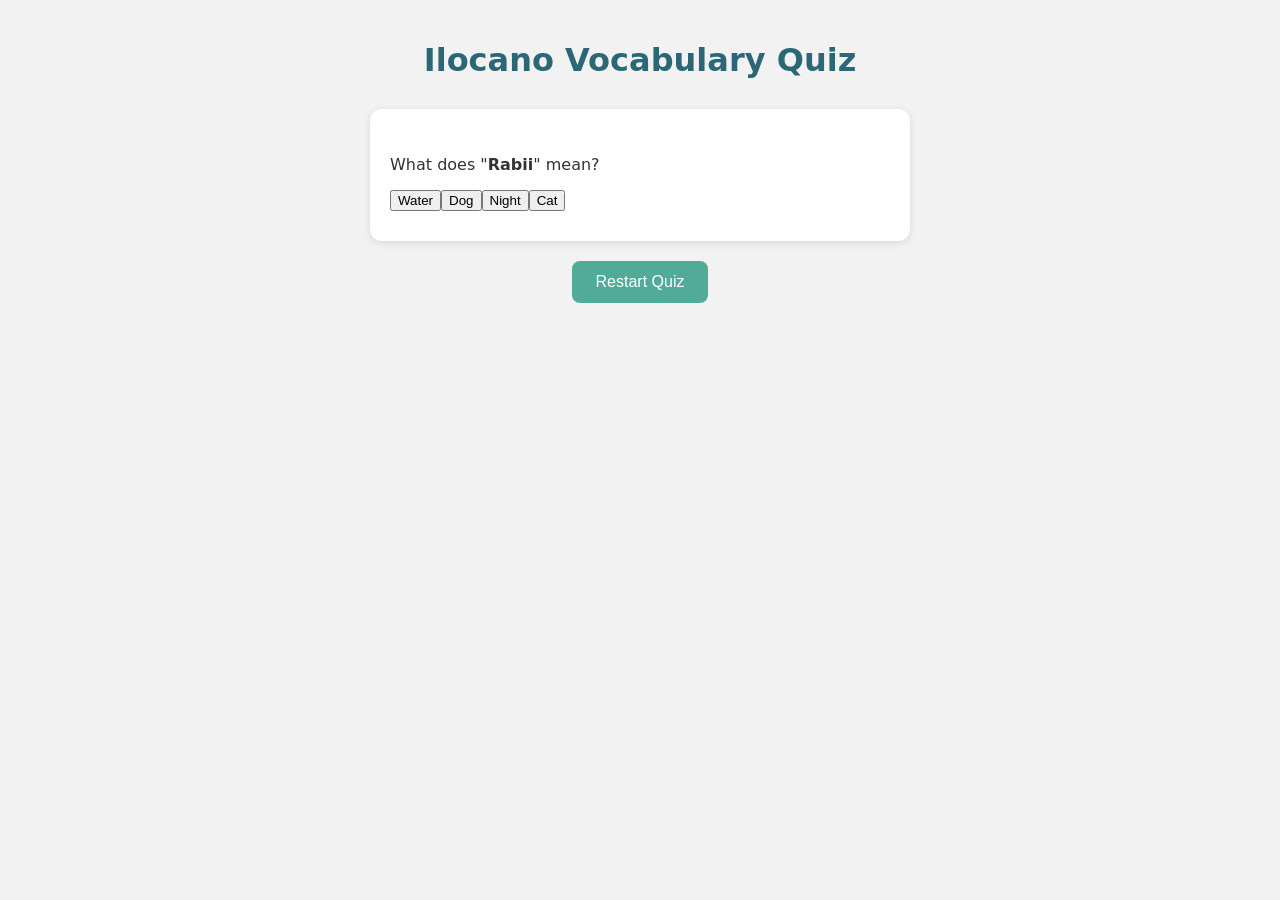
==== index.html @ 3d44bcc4 "Initial Ilocano Learning Website" ====
<!DOCTYPE html>
<html lang="en">
<head>
  <meta charset="UTF-8">
  <title>Ilocano Quiz</title>
  <link rel="stylesheet" href="style.css">
</head>
<body>

  <h1>Ilocano Vocabulary Quiz</h1>

  <div id="quiz-area">
    <!-- JavaScript will put the current question and answer buttons here -->
  </div>

  <div id="score-area">
    <!-- JavaScript will put feedback and the final score here -->
  </div>

  <button id="restart-btn">Restart Quiz</button>

  <script src="script.js"></script>
</body>
</html>
---- style.css ----
:root {
  --primary-color: #2b6777;
  --accent-color: #52ab98;
  --background-color: #f2f2f2;
  --card-background: #ffffff;
  --text-color: #333333;
}

body {
  font-family: system-ui, Arial, sans-serif;
  background-color: var(--background-color);
  color: var(--text-color);
  margin: 0;
  padding: 20px;
}

h1 {
  text-align: center;
  color: var(--primary-color);
  font-size: 2em;
  margin-bottom: 30px;
}

#quiz-area {
  background-color: var(--card-background);
  max-width: 500px;
  margin: 0 auto 20px auto;
  padding: 30px 20px;
  border-radius: 12px;
  box-shadow: 0 2px 8px rgba(0, 0, 0, 0.1);
}

#score-area {
  max-width: 500px;
  margin: 0 auto 20px auto;
  text-align: center;
  font-size: 1.2em;
  font-weight: bold;
  color: var(--primary-color);
}

#restart-btn {
  display: block;
  margin: 0 auto;
  padding: 12px 24px;
  font-size: 1em;
  background-color: var(--accent-color);
  color: #ffffff;
  border: none;
  border-radius: 8px;
  cursor: pointer;
}

#restart-btn:hover {
  background-color: var(--primary-color);
}

@media (max-width: 480px) {
  body {
    padding: 10px;
  }

  h1 {
    font-size: 1.5em;
  }

  #quiz-area {
    padding: 20px 15px;
  }
}
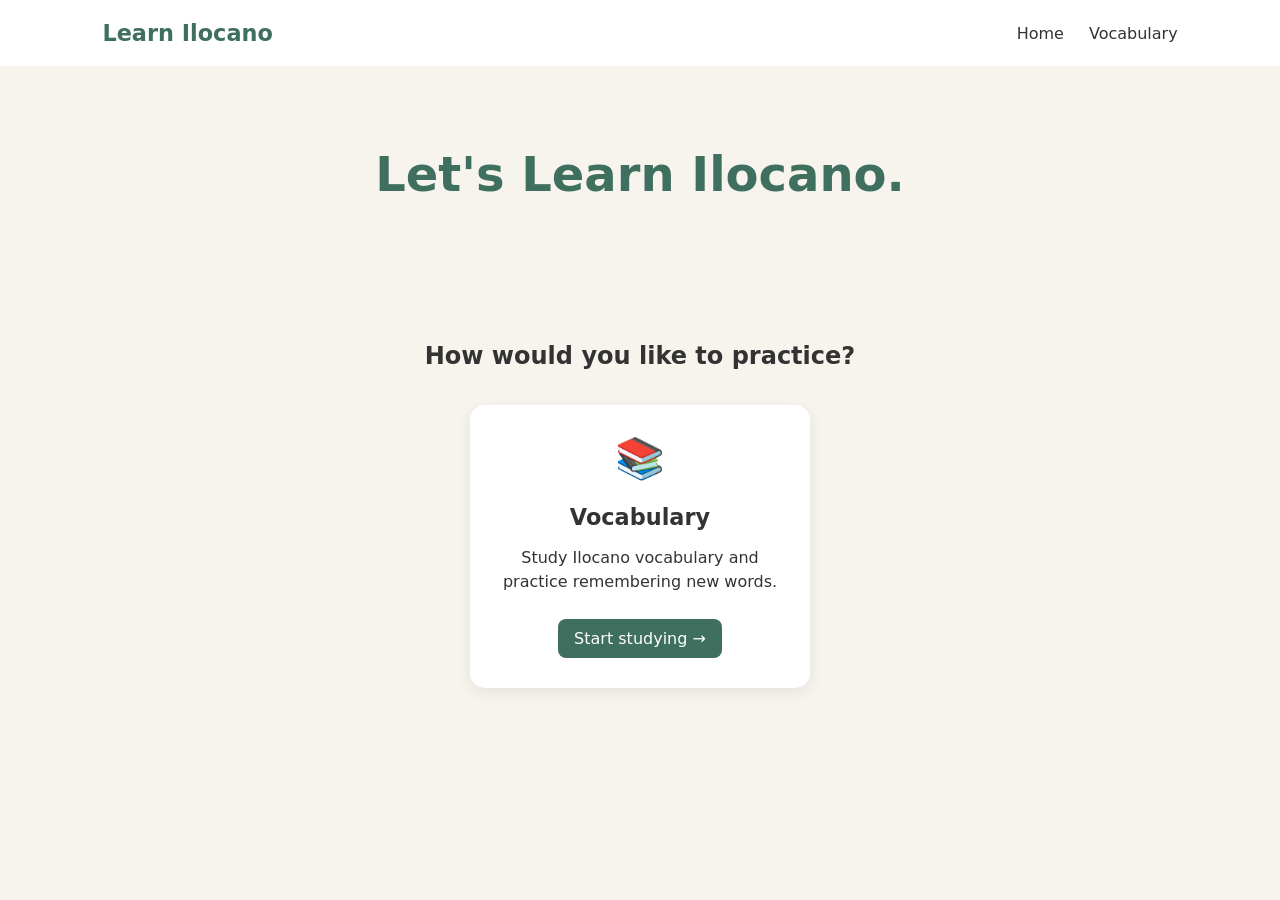
==== commit ef4bb554: "add vocab pages" ====
--- a/index.html
+++ b/index.html
@@ -2,23 +2,39 @@
 <html lang="en">
 <head>
   <meta charset="UTF-8">
-  <title>Ilocano Quiz</title>
+  <title>Ilocano Learning App</title>
   <link rel="stylesheet" href="style.css">
 </head>
-<body>
-
-  <h1>Ilocano Vocabulary Quiz</h1>
-
-  <div id="quiz-area">
-    <!-- JavaScript will put the current question and answer buttons here -->
-  </div>
-
-  <div id="score-area">
-    <!-- JavaScript will put feedback and the final score here -->
-  </div>
-
-  <button id="restart-btn">Restart Quiz</button>
-
-  <script src="script.js"></script>
-</body>
-</html>
+ <body> 
+  <!-- Navigation --> 
+   <nav class="navbar"> 
+    <div class="logo">Learn Ilocano</div> 
+    <div class="nav-links"> 
+      <a href="index.html">Home</a> 
+      <a href="categories.html">Vocabulary</a>
+    </div> 
+  </nav> 
+  
+  <!-- Hero Section --> 
+   <section class="hero"> 
+    <div class="hero-text"> 
+      <h1>Let's Learn Ilocano.</h1> 
+    </div> 
+  </section> 
+  <!-- Practice Section --> 
+   <section class="practice"> 
+    <h2>How would you like to practice?</h2> 
+    <div class="activity-container"> 
+      <!-- Flashcards --> 
+       <a class="activity-card" href="categories.html">
+        <div class="activity-icon">📚</div>
+        <h3>Vocabulary</h3>
+        <p>Study Ilocano vocabulary and practice remembering new words.</p>
+        <span class="card-button">Start studying →</span>
+        </a>
+       
+      </div> 
+    </section> 
+     
+  </body> 
+  </html>
--- a/style.css
+++ b/style.css
@@ -1,70 +1,102 @@
 :root {
-  --primary-color: #2b6777;
-  --accent-color: #52ab98;
-  --background-color: #f2f2f2;
-  --card-background: #ffffff;
-  --text-color: #333333;
+    --primary-color: #3f6f5f;
+    --accent-color: #d9a441;
+    --background-color: #f7f4ed;
+    --card-background: #ffffff;
+    --text-color: #333333;
+}
+body {
+    font-family: system-ui, Arial, sans-serif;
+    background-color: var(--background-color);
+    color: var(--text-color);
+    margin: 0;
+}
+.navbar {
+    display: flex;
+    justify-content: space-between;
+    align-items: center;
+    padding: 20px 8%;
+    background-color: white;
 }
 
-body {
-  font-family: system-ui, Arial, sans-serif;
-  background-color: var(--background-color);
-  color: var(--text-color);
-  margin: 0;
-  padding: 20px;
+.logo {
+    font-size: 1.4rem;
+    font-weight: bold;
+    color: var(--primary-color);
 }
 
-h1 {
-  text-align: center;
-  color: var(--primary-color);
-  font-size: 2em;
-  margin-bottom: 30px;
+.nav-links {
+    display: flex;
+    gap: 25px;
 }
 
-#quiz-area {
-  background-color: var(--card-background);
-  max-width: 500px;
-  margin: 0 auto 20px auto;
-  padding: 30px 20px;
-  border-radius: 12px;
-  box-shadow: 0 2px 8px rgba(0, 0, 0, 0.1);
+.nav-links a {
+    color: var(--text-color);
+    text-decoration: none;
 }
 
-#score-area {
-  max-width: 500px;
-  margin: 0 auto 20px auto;
-  text-align: center;
-  font-size: 1.2em;
-  font-weight: bold;
-  color: var(--primary-color);
+.nav-links a:hover {
+    color: var(--primary-color);
+}
+.hero {
+    padding: 80px 20px;
+    text-align: center;
 }
 
-#restart-btn {
-  display: block;
-  margin: 0 auto;
-  padding: 12px 24px;
-  font-size: 1em;
-  background-color: var(--accent-color);
-  color: #ffffff;
-  border: none;
-  border-radius: 8px;
-  cursor: pointer;
+.hero h1 {
+    font-size: 3rem;
+    color: var(--primary-color);
+    margin: 0;
+}
+.practice {
+    padding: 40px 8% 80px;
+    text-align: center;
 }
 
-#restart-btn:hover {
-  background-color: var(--primary-color);
+.practice h2 {
+    margin-bottom: 35px;
+}
+.activity-container {
+    display: flex;
+    justify-content: center;
+    gap: 25px;
+    flex-wrap: wrap;
 }
 
-@media (max-width: 480px) {
-  body {
-    padding: 10px;
-  }
+.activity-card {
+    width: 280px;
+    padding: 30px;
+    background-color: var(--card-background);
+    border-radius: 15px;
+    text-decoration: none;
+    color: var(--text-color);
+    box-shadow: 0 4px 15px rgba(0, 0, 0, 0.08);
+    transition: transform 0.2s;
+}
 
-  h1 {
-    font-size: 1.5em;
-  }
+.activity-card:hover {
+    transform: translateY(-5px);
+}
 
-  #quiz-area {
-    padding: 20px 15px;
-  }
+.activity-icon {
+    font-size: 2.5rem;
+    margin-bottom: 15px;
 }
+
+.activity-card h3 {
+    font-size: 1.4rem;
+    margin-bottom: 10px;
+}
+
+.activity-card p {
+    line-height: 1.5;
+    margin-bottom: 25px;
+}
+.card-button {
+    display: inline-block;
+    padding: 10px 16px;
+    border-radius: 8px;
+    background-color: var(--primary-color);
+    color: white;
+    text-decoration: none;
+}
